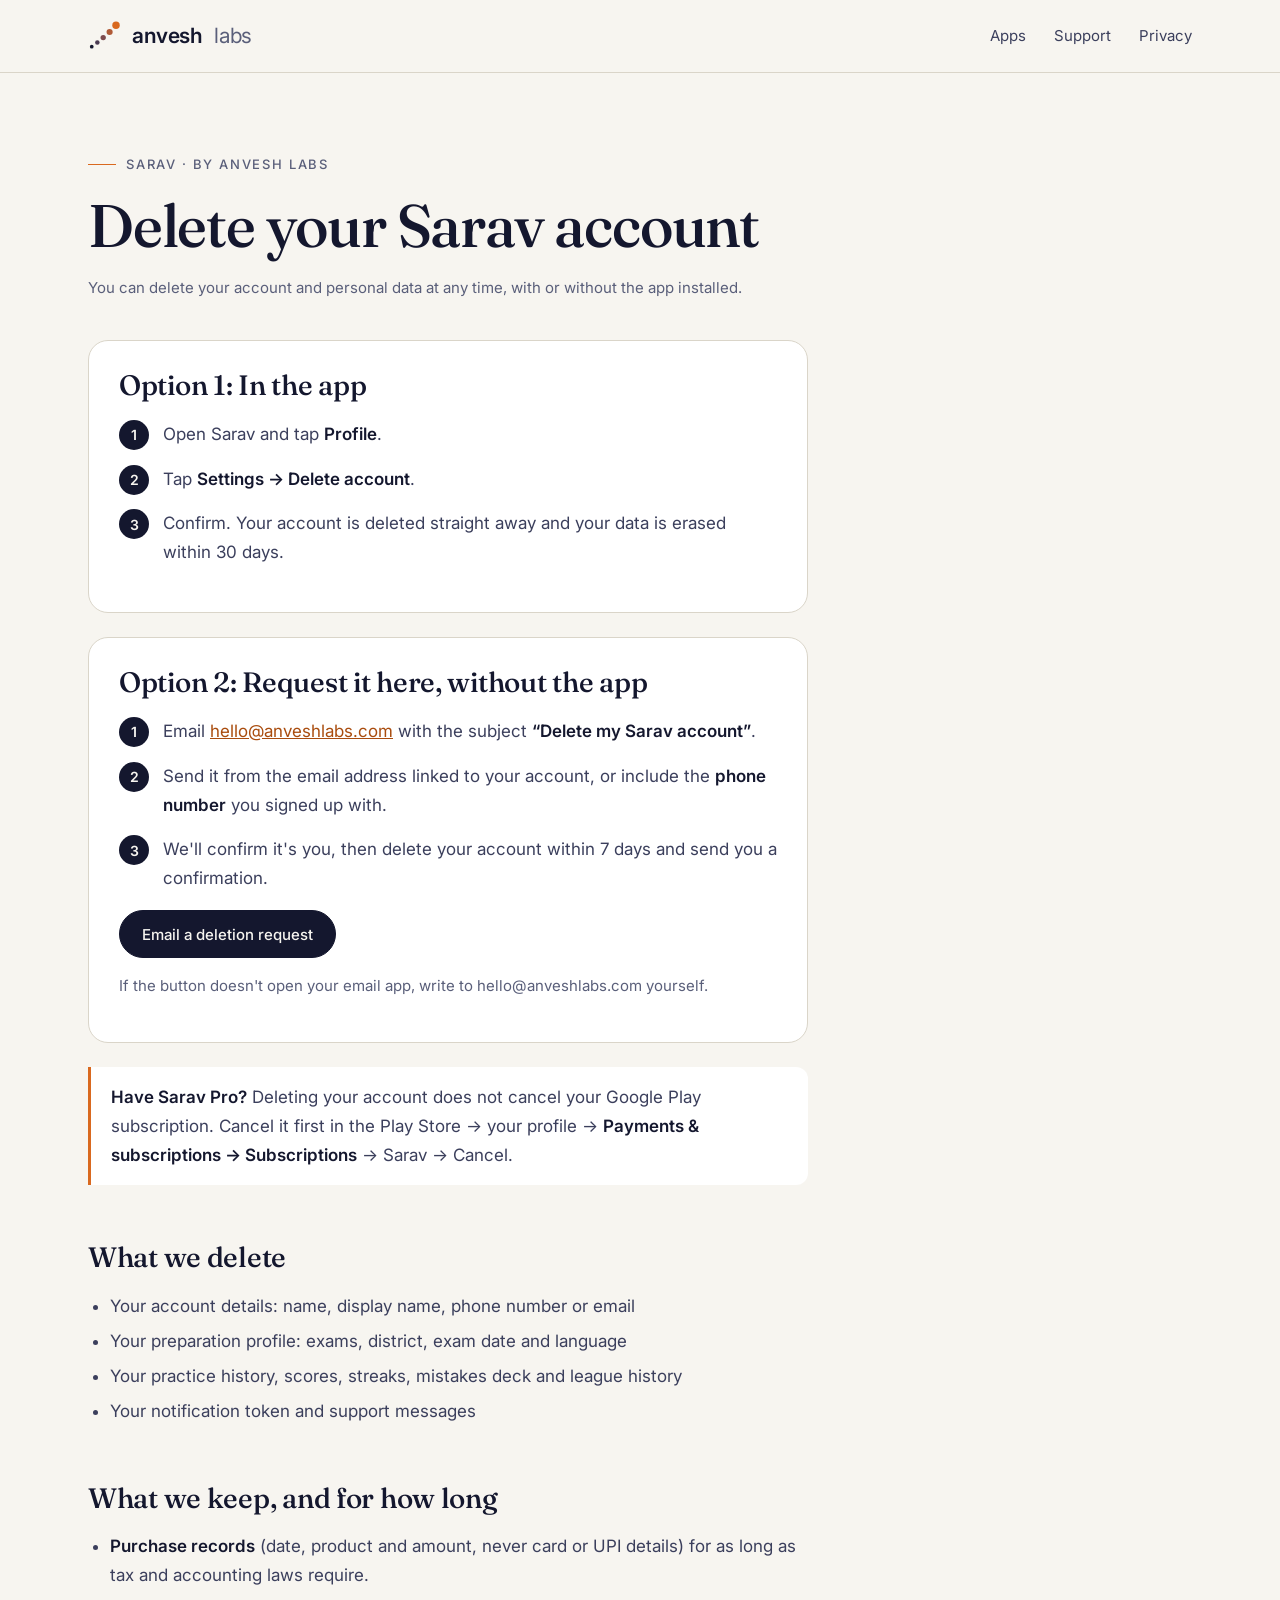
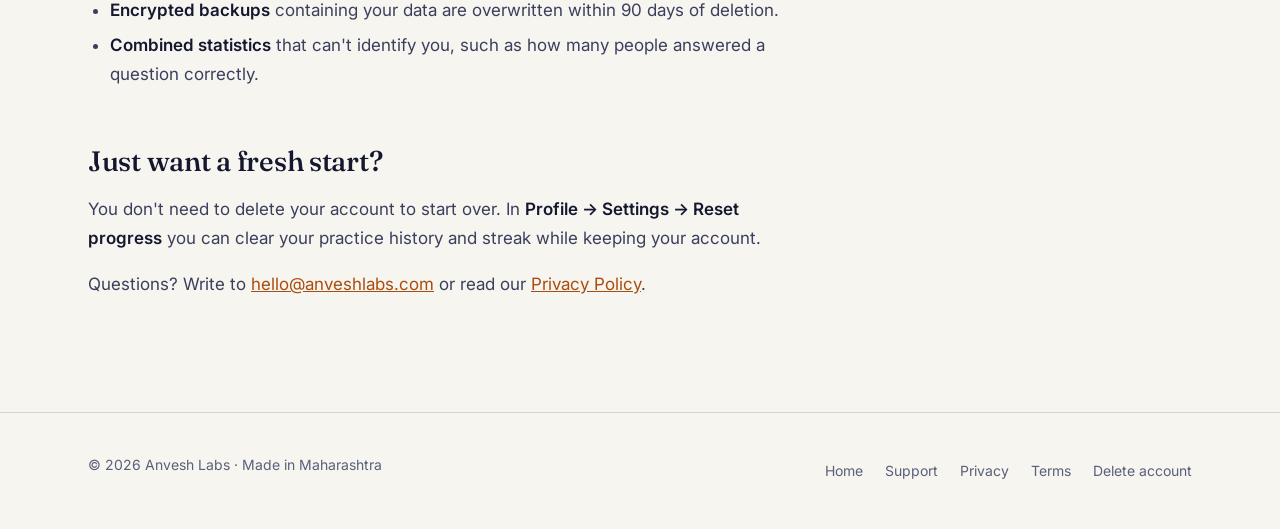
==== delete-account.html @ b69284da "Add privacy, terms, account deletion and support pages Pages required for Play Store submission, a n" ====
<!DOCTYPE html>
<html lang="en-IN">
<head>
<meta charset="utf-8">
<meta name="viewport" content="width=device-width, initial-scale=1">
<title>Delete your Sarav account — Anvesh Labs</title>
<meta name="description" content="How to delete your Sarav account and personal data, in the app or by request from this page, and what we delete and keep.">
<link rel="canonical" href="https://anveshlabs.com/delete-account">
<meta name="robots" content="index, follow">
<meta name="theme-color" content="#14172E">
<link rel="icon" type="image/svg+xml" href="data:image/svg+xml,%3Csvg xmlns='http://www.w3.org/2000/svg' viewBox='0 0 120 120'%3E%3Crect width='120' height='120' rx='28' fill='%2314172E'/%3E%3Ccircle cx='24' cy='96' r='7' fill='%23A9ADC6'/%3E%3Ccircle cx='42' cy='82' r='8.5' fill='%23C3A496'/%3E%3Ccircle cx='60' cy='66' r='10' fill='%23D99B75'/%3E%3Ccircle cx='80' cy='47' r='11.5' fill='%23E8955C'/%3E%3Ccircle cx='99' cy='25' r='13' fill='%23F0904A'/%3E%3C/svg%3E">
<link rel="preconnect" href="https://fonts.googleapis.com">
<link rel="preconnect" href="https://fonts.gstatic.com" crossorigin>
<link href="https://fonts.googleapis.com/css2?family=Fraunces:opsz,wght@9..144,500&family=Inter:wght@400;500;600&family=Mukta:wght@400;500&display=swap" rel="stylesheet">
<link rel="stylesheet" href="/assets/legal.css">
</head>
<body>
<a class="skip" href="#main">Skip to content</a>
<header class="site">
  <div class="bar">
    <a class="brand" href="/" aria-label="Anvesh Labs — home">
      <svg width="32" height="32" viewBox="0 0 120 120" aria-hidden="true"><circle cx="14" cy="100" r="7" fill="#14172E"/><circle cx="35" cy="84" r="8.5" fill="#4A3A52"/><circle cx="57" cy="66" r="10" fill="#7D4B4E"/><circle cx="81" cy="45" r="11.5" fill="#B05A36"/><circle cx="105" cy="20" r="14" fill="#D9691F"/></svg>
      <b>anvesh</b><span>labs</span>
    </a>
    <nav aria-label="Main">
      <a class="hide-sm" href="/#apps">Apps</a>
      <a href="/support">Support</a>
      <a href="/privacy">Privacy</a>
    </nav>
  </div>
</header>

<main id="main" class="doc" style="grid-template-columns:minmax(0,1fr)">
  <article class="legal">
    <div class="eyebrow"><i></i>Sarav · by Anvesh Labs</div>
    <h1>Delete your Sarav account</h1>
    <p class="meta">You can delete your account and personal data at any time, with or without the app installed.</p>

    <section class="card" aria-labelledby="inapp">
      <h2 id="inapp">Option 1: In the app</h2>
      <ol class="steps">
        <li>Open Sarav and tap <strong>Profile</strong>.</li>
        <li>Tap <strong>Settings → Delete account</strong>.</li>
        <li>Confirm. Your account is deleted straight away and your data is erased within 30 days.</li>
      </ol>
    </section>

    <section class="card" aria-labelledby="web">
      <h2 id="web">Option 2: Request it here, without the app</h2>
      <ol class="steps">
        <li>Email <a href="mailto:hello@anveshlabs.com?subject=Delete%20my%20Sarav%20account">hello@anveshlabs.com</a> with the subject <strong>“Delete my Sarav account”</strong>.</li>
        <li>Send it from the email address linked to your account, or include the <strong>phone number</strong> you signed up with.</li>
        <li>We'll confirm it's you, then delete your account within 7 days and send you a confirmation.</li>
      </ol>
      <p style="margin-bottom:0"><a class="btn" href="mailto:hello@anveshlabs.com?subject=Delete%20my%20Sarav%20account&amp;body=Please%20delete%20my%20Sarav%20account.%0ARegistered%20phone%20or%20email%3A%20">Email a deletion request</a></p>
      <p style="font-size:15px;color:var(--muted)">If the button doesn't open your email app, write to hello@anveshlabs.com yourself.</p>
    </section>

    <div class="note">
      <p style="margin:0"><strong>Have Sarav Pro?</strong> Deleting your account does not cancel your Google Play subscription. Cancel it first in the Play Store → your profile → <strong>Payments &amp; subscriptions → Subscriptions</strong> → Sarav → Cancel.</p>
    </div>

    <h2>What we delete</h2>
    <ul>
      <li>Your account details: name, display name, phone number or email</li>
      <li>Your preparation profile: exams, district, exam date and language</li>
      <li>Your practice history, scores, streaks, mistakes deck and league history</li>
      <li>Your notification token and support messages</li>
    </ul>

    <h2>What we keep, and for how long</h2>
    <ul>
      <li><strong>Purchase records</strong> (date, product and amount, never card or UPI details) for as long as tax and accounting laws require.</li>
      <li><strong>Encrypted backups</strong> containing your data are overwritten within 90 days of deletion.</li>
      <li><strong>Combined statistics</strong> that can't identify you, such as how many people answered a question correctly.</li>
    </ul>

    <h2>Just want a fresh start?</h2>
    <p>You don't need to delete your account to start over. In <strong>Profile → Settings → Reset progress</strong> you can clear your practice history and streak while keeping your account.</p>

    <p>Questions? Write to <a href="mailto:hello@anveshlabs.com">hello@anveshlabs.com</a> or read our <a href="/privacy">Privacy Policy</a>.</p>
  </article>
</main>

<footer>
  <div class="foot">
    <div>© 2026 Anvesh Labs · Made in Maharashtra</div>
    <ul>
      <li><a href="/">Home</a></li>
      <li><a href="/support">Support</a></li>
      <li><a href="/privacy">Privacy</a></li>
      <li><a href="/terms">Terms</a></li>
      <li><a href="/delete-account">Delete account</a></li>
    </ul>
  </div>
</footer>
</body>
</html>
---- assets/legal.css ----
:root{
  --ivory:#F7F5F0; --paper:#EFECE4; --ink:#14172E; --ink-2:#3B3F5C; --muted:#5A5F7A;
  --line:#DAD5C9; --saffron:#D9691F; --saffron-text:#A94C0E;
  --serif:'Fraunces', Georgia, serif; --sans:'Inter', system-ui, sans-serif; --mr:'Mukta', 'Inter', sans-serif;
}
*{box-sizing:border-box}
html{scroll-behavior:smooth}
body{margin:0;background:var(--ivory);color:var(--ink);font-family:var(--sans);font-size:17px;line-height:1.7;-webkit-font-smoothing:antialiased}
a{color:var(--saffron-text)}
a:hover{color:var(--ink)}
[lang="mr"]{font-family:var(--mr)}
:focus-visible{outline:2px solid var(--saffron);outline-offset:3px;border-radius:4px}
.skip{position:absolute;left:-999px;top:8px;background:var(--ink);color:var(--ivory);padding:8px 14px;border-radius:8px;z-index:50}
.skip:focus{left:12px}

header.site{border-bottom:1px solid var(--line);background:var(--ivory)}
.bar{max-width:1160px;margin:0 auto;padding:0 28px;height:72px;display:flex;align-items:center;justify-content:space-between;gap:20px}
.brand{display:flex;align-items:center;gap:12px;text-decoration:none;color:var(--ink)}
.brand b{font-weight:600;font-size:21px;letter-spacing:-.02em}
.brand span{font-weight:400;font-size:21px;letter-spacing:-.02em;color:var(--muted)}
.bar nav{display:flex;gap:28px}
.bar nav a{color:var(--ink-2);text-decoration:none;font-size:15px;padding:10px 0}
.bar nav a:hover{color:var(--ink)}
.bar nav a[aria-current="page"]{color:var(--ink);font-weight:500}

.doc{max-width:1160px;margin:0 auto;padding:72px 28px 96px;display:grid;grid-template-columns:240px minmax(0,1fr);gap:72px}
.toc{position:sticky;top:24px;align-self:start;font-size:14px}
.toc b{display:block;font-size:12px;letter-spacing:.14em;text-transform:uppercase;color:var(--muted);font-weight:500;margin-bottom:14px}
.toc ol{list-style:none;margin:0;padding:0;display:grid;gap:8px}
.toc a{color:var(--ink-2);text-decoration:none}
.toc a:hover{color:var(--saffron-text)}
article.legal{max-width:720px}
.eyebrow{display:inline-flex;align-items:center;gap:10px;font-size:13px;letter-spacing:.14em;text-transform:uppercase;color:var(--muted);font-weight:500}
.eyebrow i{width:28px;height:1px;background:var(--saffron)}
h1{font-family:var(--serif);font-weight:500;font-size:clamp(40px,5vw,60px);line-height:1.05;letter-spacing:-.02em;margin:18px 0 18px}
.meta{color:var(--muted);font-size:15px;margin:0 0 40px}
.summary{background:#fff;border:1px solid var(--line);border-radius:20px;padding:26px 30px;margin:0 0 48px}
.summary h2{margin-top:0;font-size:22px}
.summary ul{margin:0;padding-left:20px}
h2{font-family:var(--serif);font-weight:500;font-size:28px;line-height:1.2;letter-spacing:-.01em;margin:56px 0 14px;scroll-margin-top:24px}
h3{font-size:17px;font-weight:600;margin:28px 0 8px}
p,li{color:var(--ink-2)}
ul,ol{padding-left:22px}
li{margin:6px 0}
strong{color:var(--ink);font-weight:600}
table{width:100%;border-collapse:collapse;margin:18px 0;font-size:15px}
th,td{text-align:left;vertical-align:top;padding:12px 14px;border-bottom:1px solid var(--line)}
th{font-weight:600;color:var(--ink);background:var(--paper)}
.tbl{overflow-x:auto;border:1px solid var(--line);border-radius:14px}
.tbl table{margin:0}
.fill{background:#FBE6D6;color:#7A3608;padding:1px 6px;border-radius:5px;font-weight:500}
.note{border-left:3px solid var(--saffron);background:#fff;padding:16px 20px;border-radius:0 12px 12px 0;margin:24px 0}
.card{background:#fff;border:1px solid var(--line);border-radius:20px;padding:28px 30px;margin:24px 0}
.card h2{margin-top:0}
.steps{counter-reset:s;list-style:none;padding:0}
.steps li{counter-increment:s;position:relative;padding-left:44px;margin:16px 0}
.steps li::before{content:counter(s);position:absolute;left:0;top:0;width:30px;height:30px;border-radius:50%;background:var(--ink);color:var(--ivory);font-size:14px;font-weight:600;display:flex;align-items:center;justify-content:center}
.btn{display:inline-flex;align-items:center;min-height:48px;padding:0 22px;border-radius:999px;font:500 15px/1 var(--sans);text-decoration:none;border:1px solid var(--ink);background:var(--ink);color:var(--ivory)}
.btn:hover{background:#262A4A;color:var(--ivory)}
details{border-bottom:1px solid var(--line);padding:18px 0}
details summary{cursor:pointer;font-weight:500;color:var(--ink);font-size:17px;list-style:none;display:flex;justify-content:space-between;gap:16px}
details summary::after{content:"+";color:var(--saffron-text);font-size:22px;line-height:1}
details[open] summary::after{content:"−"}
details p{margin:12px 0 0}

footer{border-top:1px solid var(--line);padding:40px 0}
.foot{max-width:1160px;margin:0 auto;padding:0 28px;display:flex;flex-wrap:wrap;justify-content:space-between;gap:20px;color:var(--muted);font-size:14px}
.foot ul{display:flex;flex-wrap:wrap;gap:22px;list-style:none;margin:0;padding:0}
.foot a{color:var(--muted);text-decoration:none}
.foot a:hover{color:var(--ink)}

@media (max-width: 900px){
  .doc{grid-template-columns:1fr;gap:32px;padding-top:48px}
  .toc{position:static;border:1px solid var(--line);border-radius:16px;padding:18px 20px;background:#fff}
}
@media (max-width: 560px){
  body{font-size:16px}
  .bar nav{gap:18px}
  .bar nav a.hide-sm{display:none}
}
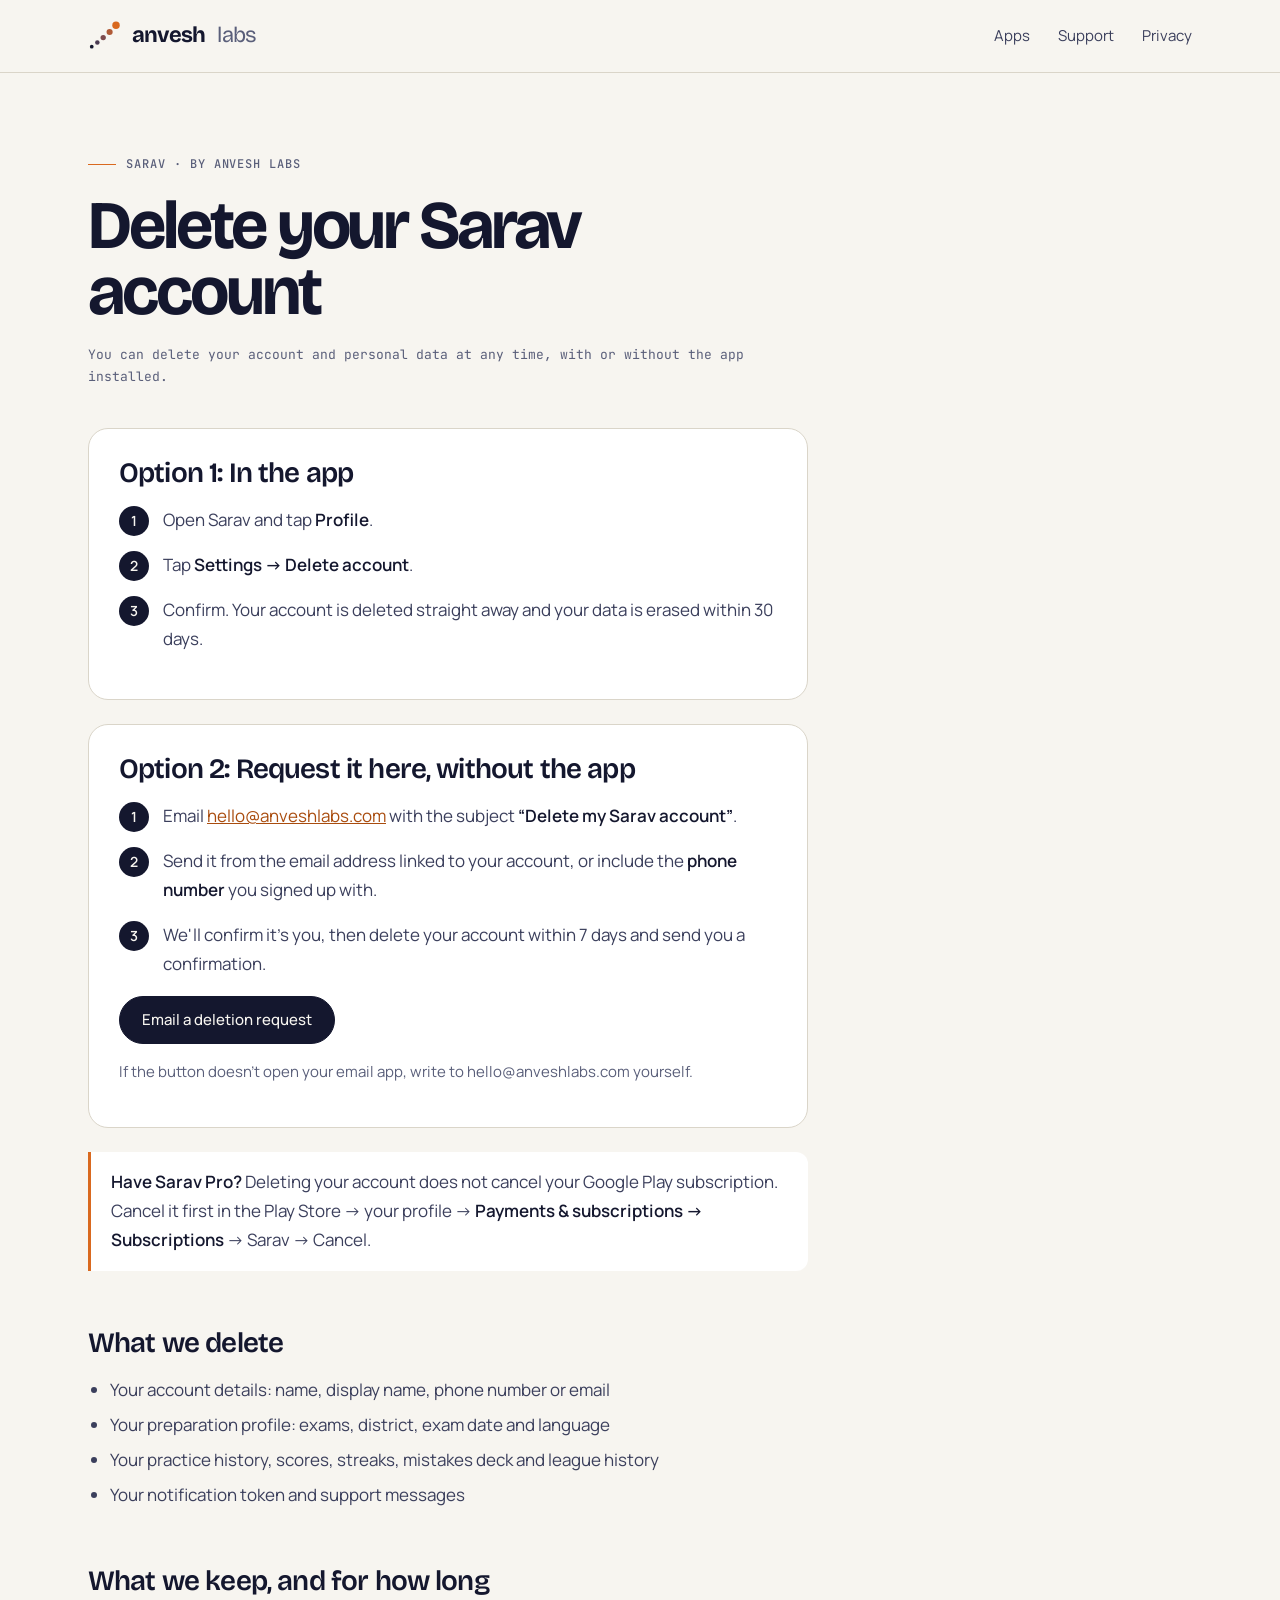
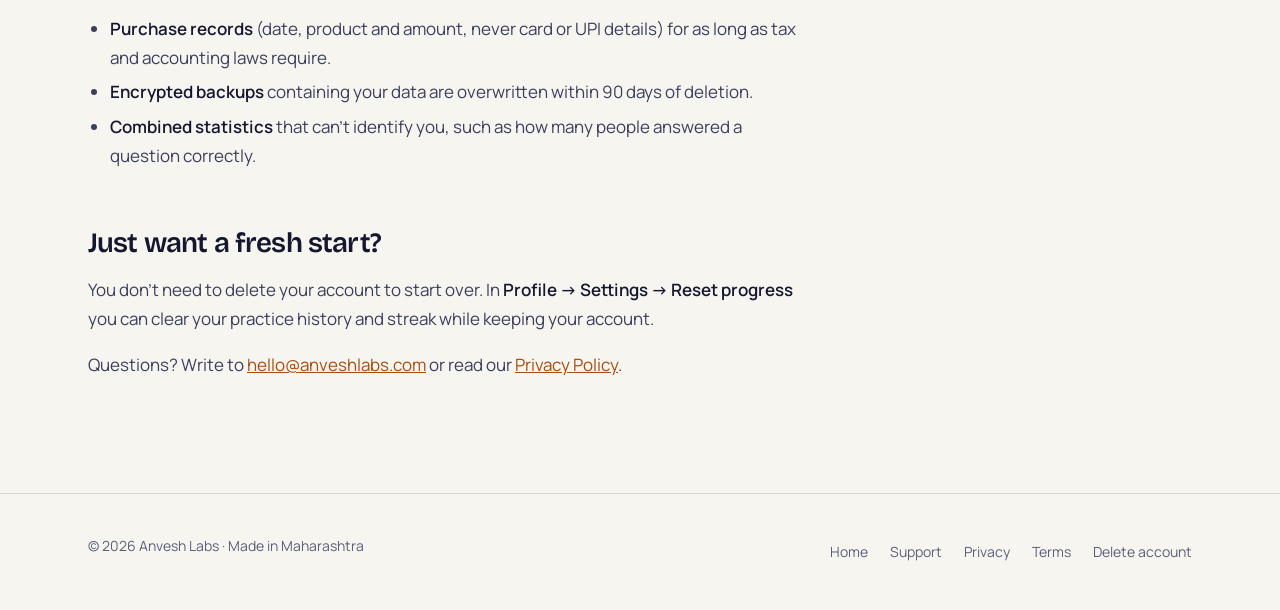
==== commit 9305be7a: "Switch to a more modern type system Bricolage Grotesque for headings, Manrope for body text, JetBrai" ====
--- a/delete-account.html
+++ b/delete-account.html
@@ -11,7 +11,7 @@
 <link rel="icon" type="image/svg+xml" href="data:image/svg+xml,%3Csvg xmlns='http://www.w3.org/2000/svg' viewBox='0 0 120 120'%3E%3Crect width='120' height='120' rx='28' fill='%2314172E'/%3E%3Ccircle cx='24' cy='96' r='7' fill='%23A9ADC6'/%3E%3Ccircle cx='42' cy='82' r='8.5' fill='%23C3A496'/%3E%3Ccircle cx='60' cy='66' r='10' fill='%23D99B75'/%3E%3Ccircle cx='80' cy='47' r='11.5' fill='%23E8955C'/%3E%3Ccircle cx='99' cy='25' r='13' fill='%23F0904A'/%3E%3C/svg%3E">
 <link rel="preconnect" href="https://fonts.googleapis.com">
 <link rel="preconnect" href="https://fonts.gstatic.com" crossorigin>
-<link href="https://fonts.googleapis.com/css2?family=Fraunces:opsz,wght@9..144,500&family=Inter:wght@400;500;600&family=Mukta:wght@400;500&display=swap" rel="stylesheet">
+<link href="https://fonts.googleapis.com/css2?family=Bricolage+Grotesque:opsz,wght@12..96,400..800&family=Manrope:wght@400;500;600;700&family=JetBrains+Mono:wght@400;500&family=Anek+Devanagari:wght@400;500;600&display=swap" rel="stylesheet">
 <link rel="stylesheet" href="/assets/legal.css">
 </head>
 <body>
--- a/assets/legal.css
+++ b/assets/legal.css
@@ -1,7 +1,7 @@
 :root{
   --ivory:#F7F5F0; --paper:#EFECE4; --ink:#14172E; --ink-2:#3B3F5C; --muted:#5A5F7A;
   --line:#DAD5C9; --saffron:#D9691F; --saffron-text:#A94C0E;
-  --serif:'Fraunces', Georgia, serif; --sans:'Inter', system-ui, sans-serif; --mr:'Mukta', 'Inter', sans-serif;
+  --serif:'Bricolage Grotesque', system-ui, sans-serif; --sans:'Manrope', system-ui, sans-serif; --mr:'Anek Devanagari', 'Manrope', sans-serif; --mono:'JetBrains Mono', ui-monospace, monospace;
 }
 *{box-sizing:border-box}
 html{scroll-behavior:smooth}
@@ -15,9 +15,9 @@
 
 header.site{border-bottom:1px solid var(--line);background:var(--ivory)}
 .bar{max-width:1160px;margin:0 auto;padding:0 28px;height:72px;display:flex;align-items:center;justify-content:space-between;gap:20px}
-.brand{display:flex;align-items:center;gap:12px;text-decoration:none;color:var(--ink)}
-.brand b{font-weight:600;font-size:21px;letter-spacing:-.02em}
-.brand span{font-weight:400;font-size:21px;letter-spacing:-.02em;color:var(--muted)}
+.brand{display:flex;align-items:center;gap:12px;text-decoration:none;color:var(--ink);font-family:var(--serif)}
+.brand b{font-weight:700;font-size:22px;letter-spacing:-.035em}
+.brand span{font-weight:400;font-size:22px;letter-spacing:-.035em;color:var(--muted)}
 .bar nav{display:flex;gap:28px}
 .bar nav a{color:var(--ink-2);text-decoration:none;font-size:15px;padding:10px 0}
 .bar nav a:hover{color:var(--ink)}
@@ -25,19 +25,19 @@
 
 .doc{max-width:1160px;margin:0 auto;padding:72px 28px 96px;display:grid;grid-template-columns:240px minmax(0,1fr);gap:72px}
 .toc{position:sticky;top:24px;align-self:start;font-size:14px}
-.toc b{display:block;font-size:12px;letter-spacing:.14em;text-transform:uppercase;color:var(--muted);font-weight:500;margin-bottom:14px}
+.toc b{display:block;font-family:var(--mono);font-size:11.5px;letter-spacing:.08em;text-transform:uppercase;color:var(--muted);font-weight:500;margin-bottom:14px}
 .toc ol{list-style:none;margin:0;padding:0;display:grid;gap:8px}
 .toc a{color:var(--ink-2);text-decoration:none}
 .toc a:hover{color:var(--saffron-text)}
 article.legal{max-width:720px}
-.eyebrow{display:inline-flex;align-items:center;gap:10px;font-size:13px;letter-spacing:.14em;text-transform:uppercase;color:var(--muted);font-weight:500}
+.eyebrow{display:inline-flex;align-items:center;gap:10px;font-family:var(--mono);font-size:12px;letter-spacing:.08em;text-transform:uppercase;color:var(--muted);font-weight:500}
 .eyebrow i{width:28px;height:1px;background:var(--saffron)}
-h1{font-family:var(--serif);font-weight:500;font-size:clamp(40px,5vw,60px);line-height:1.05;letter-spacing:-.02em;margin:18px 0 18px}
-.meta{color:var(--muted);font-size:15px;margin:0 0 40px}
+h1{font-family:var(--serif);font-weight:700;font-size:clamp(42px,5.4vw,68px);line-height:.98;letter-spacing:-.045em;margin:18px 0 18px}
+.meta{color:var(--muted);font-family:var(--mono);font-size:13px;margin:0 0 40px}
 .summary{background:#fff;border:1px solid var(--line);border-radius:20px;padding:26px 30px;margin:0 0 48px}
 .summary h2{margin-top:0;font-size:22px}
 .summary ul{margin:0;padding-left:20px}
-h2{font-family:var(--serif);font-weight:500;font-size:28px;line-height:1.2;letter-spacing:-.01em;margin:56px 0 14px;scroll-margin-top:24px}
+h2{font-family:var(--serif);font-weight:600;font-size:28px;line-height:1.15;letter-spacing:-.03em;margin:56px 0 14px;scroll-margin-top:24px}
 h3{font-size:17px;font-weight:600;margin:28px 0 8px}
 p,li{color:var(--ink-2)}
 ul,ol{padding-left:22px}
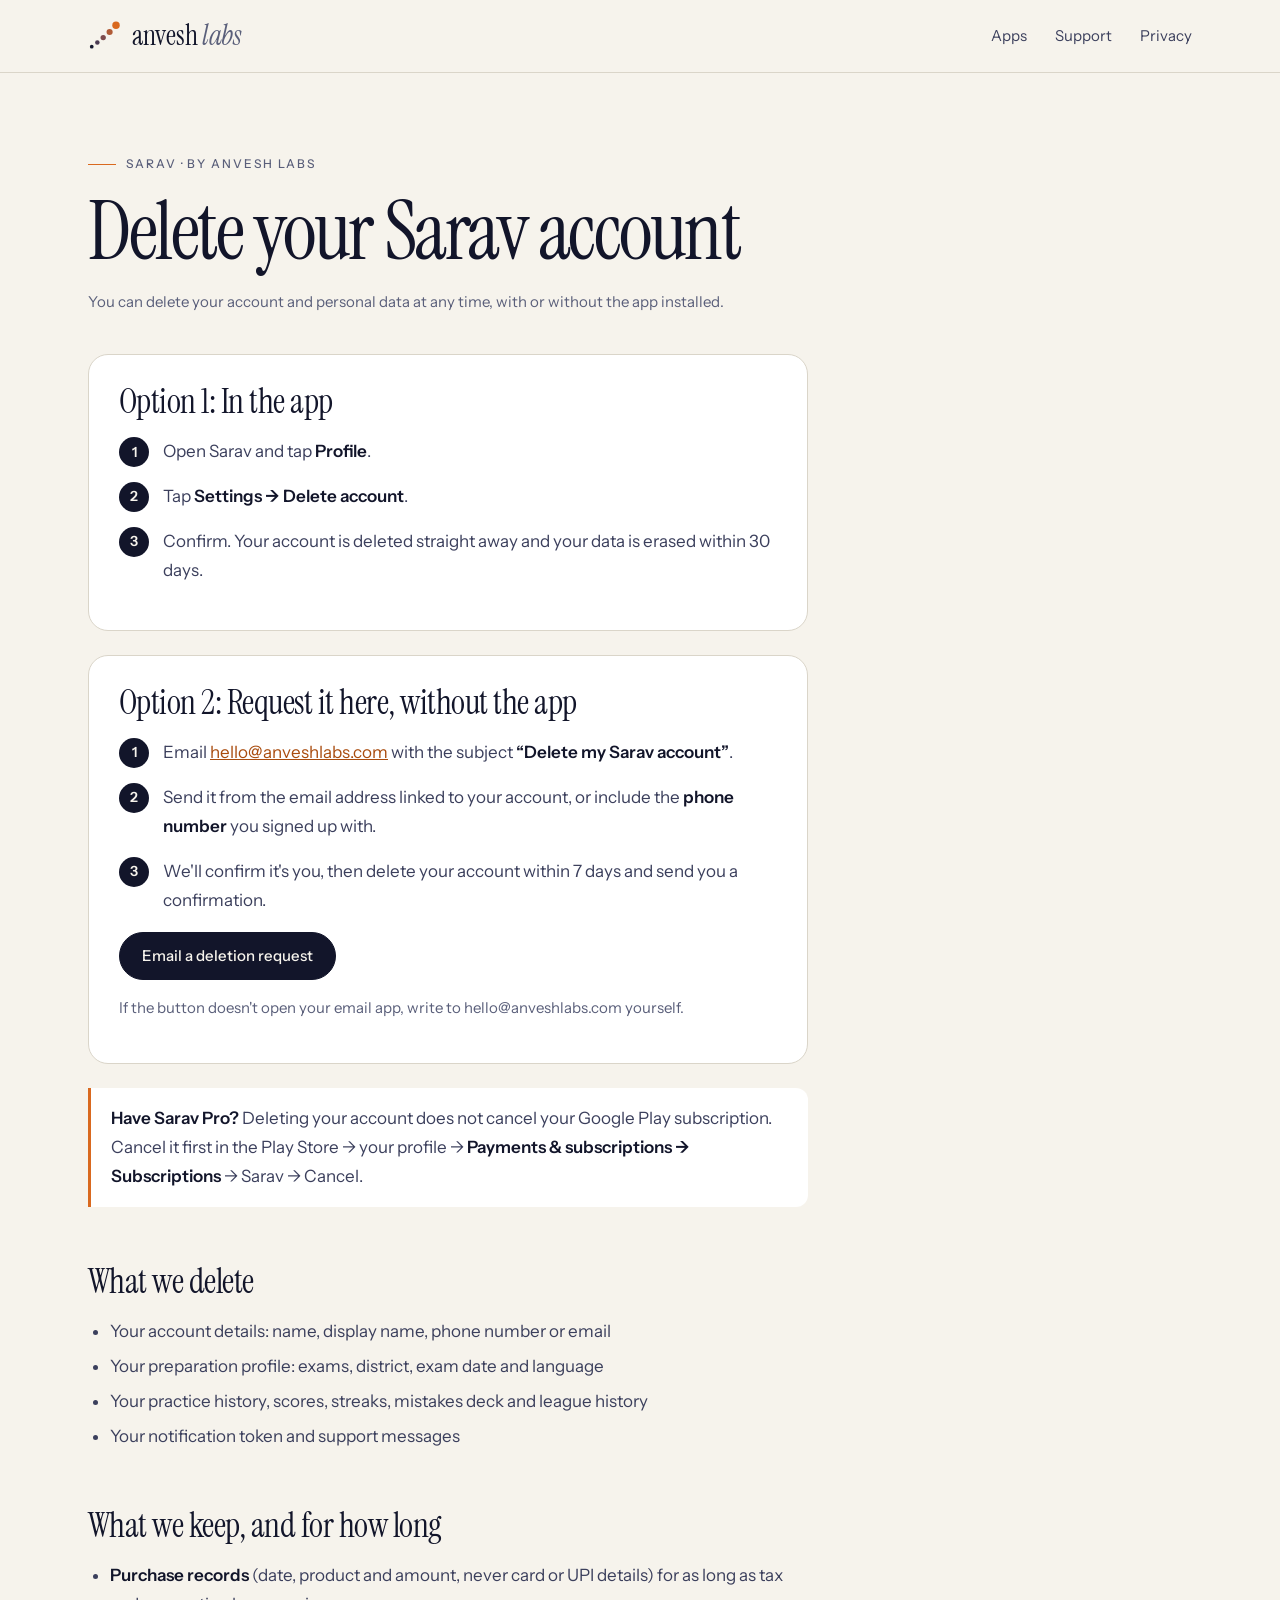
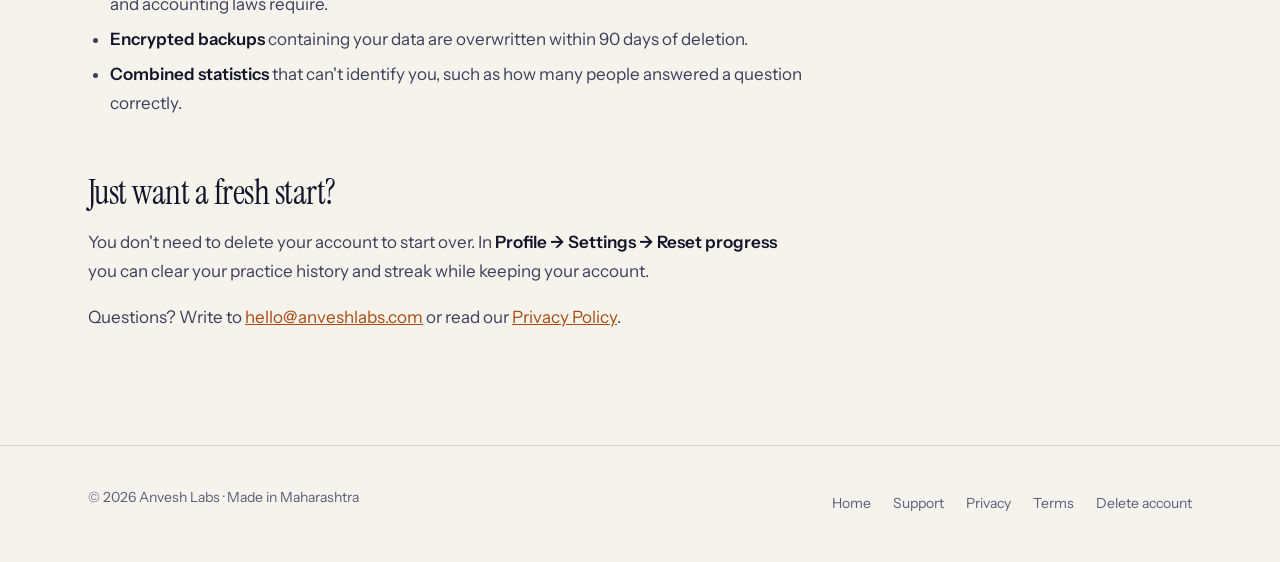
==== commit 10b1ca4b: "Redesign home page with an editorial look Instrument Serif and Instrument Sans with Tiro Devanagari " ====
--- a/delete-account.html
+++ b/delete-account.html
@@ -11,7 +11,7 @@
 <link rel="icon" type="image/svg+xml" href="data:image/svg+xml,%3Csvg xmlns='http://www.w3.org/2000/svg' viewBox='0 0 120 120'%3E%3Crect width='120' height='120' rx='28' fill='%2314172E'/%3E%3Ccircle cx='24' cy='96' r='7' fill='%23A9ADC6'/%3E%3Ccircle cx='42' cy='82' r='8.5' fill='%23C3A496'/%3E%3Ccircle cx='60' cy='66' r='10' fill='%23D99B75'/%3E%3Ccircle cx='80' cy='47' r='11.5' fill='%23E8955C'/%3E%3Ccircle cx='99' cy='25' r='13' fill='%23F0904A'/%3E%3C/svg%3E">
 <link rel="preconnect" href="https://fonts.googleapis.com">
 <link rel="preconnect" href="https://fonts.gstatic.com" crossorigin>
-<link href="https://fonts.googleapis.com/css2?family=Bricolage+Grotesque:opsz,wght@12..96,400..800&family=Manrope:wght@400;500;600;700&family=JetBrains+Mono:wght@400;500&family=Anek+Devanagari:wght@400;500;600&display=swap" rel="stylesheet">
+<link href="https://fonts.googleapis.com/css2?family=Instrument+Serif:ital@0;1&family=Instrument+Sans:wght@400;500;600&family=Tiro+Devanagari+Marathi:ital@0;1&display=swap" rel="stylesheet">
 <link rel="stylesheet" href="/assets/legal.css">
 </head>
 <body>
@@ -20,7 +20,7 @@
   <div class="bar">
     <a class="brand" href="/" aria-label="Anvesh Labs — home">
       <svg width="32" height="32" viewBox="0 0 120 120" aria-hidden="true"><circle cx="14" cy="100" r="7" fill="#14172E"/><circle cx="35" cy="84" r="8.5" fill="#4A3A52"/><circle cx="57" cy="66" r="10" fill="#7D4B4E"/><circle cx="81" cy="45" r="11.5" fill="#B05A36"/><circle cx="105" cy="20" r="14" fill="#D9691F"/></svg>
-      <b>anvesh</b><span>labs</span>
+      <span class="word">anvesh <i>labs</i></span>
     </a>
     <nav aria-label="Main">
       <a class="hide-sm" href="/#apps">Apps</a>
--- a/assets/legal.css
+++ b/assets/legal.css
@@ -1,7 +1,7 @@
 :root{
-  --ivory:#F7F5F0; --paper:#EFECE4; --ink:#14172E; --ink-2:#3B3F5C; --muted:#5A5F7A;
+  --ivory:#F6F3EC; --paper:#EFECE4; --ink:#12152A; --ink-2:#3B3F5C; --muted:#5A5F7A;
   --line:#DAD5C9; --saffron:#D9691F; --saffron-text:#A94C0E;
-  --serif:'Bricolage Grotesque', system-ui, sans-serif; --sans:'Manrope', system-ui, sans-serif; --mr:'Anek Devanagari', 'Manrope', sans-serif; --mono:'JetBrains Mono', ui-monospace, monospace;
+  --serif:'Instrument Serif', 'Times New Roman', serif; --sans:'Instrument Sans', system-ui, sans-serif; --mr:'Tiro Devanagari Marathi', serif; --mono:'Instrument Sans', system-ui, sans-serif;
 }
 *{box-sizing:border-box}
 html{scroll-behavior:smooth}
@@ -16,8 +16,8 @@
 header.site{border-bottom:1px solid var(--line);background:var(--ivory)}
 .bar{max-width:1160px;margin:0 auto;padding:0 28px;height:72px;display:flex;align-items:center;justify-content:space-between;gap:20px}
 .brand{display:flex;align-items:center;gap:12px;text-decoration:none;color:var(--ink);font-family:var(--serif)}
-.brand b{font-weight:700;font-size:22px;letter-spacing:-.035em}
-.brand span{font-weight:400;font-size:22px;letter-spacing:-.035em;color:var(--muted)}
+.brand .word{font-family:var(--serif);font-size:28px;letter-spacing:-.01em;line-height:1}
+.brand .word i{font-style:italic;color:var(--muted)}
 .bar nav{display:flex;gap:28px}
 .bar nav a{color:var(--ink-2);text-decoration:none;font-size:15px;padding:10px 0}
 .bar nav a:hover{color:var(--ink)}
@@ -30,14 +30,14 @@
 .toc a{color:var(--ink-2);text-decoration:none}
 .toc a:hover{color:var(--saffron-text)}
 article.legal{max-width:720px}
-.eyebrow{display:inline-flex;align-items:center;gap:10px;font-family:var(--mono);font-size:12px;letter-spacing:.08em;text-transform:uppercase;color:var(--muted);font-weight:500}
+.eyebrow{display:inline-flex;align-items:center;gap:10px;font-family:var(--mono);font-size:12px;letter-spacing:.16em;text-transform:uppercase;color:var(--muted);font-weight:500}
 .eyebrow i{width:28px;height:1px;background:var(--saffron)}
-h1{font-family:var(--serif);font-weight:700;font-size:clamp(42px,5.4vw,68px);line-height:.98;letter-spacing:-.045em;margin:18px 0 18px}
-.meta{color:var(--muted);font-family:var(--mono);font-size:13px;margin:0 0 40px}
+h1{font-family:var(--serif);font-weight:400;font-size:clamp(48px,6.4vw,84px);line-height:.95;letter-spacing:-.03em;margin:18px 0 18px}
+.meta{color:var(--muted);font-size:15px;margin:0 0 40px}
 .summary{background:#fff;border:1px solid var(--line);border-radius:20px;padding:26px 30px;margin:0 0 48px}
 .summary h2{margin-top:0;font-size:22px}
 .summary ul{margin:0;padding-left:20px}
-h2{font-family:var(--serif);font-weight:600;font-size:28px;line-height:1.15;letter-spacing:-.03em;margin:56px 0 14px;scroll-margin-top:24px}
+h2{font-family:var(--serif);font-weight:400;font-size:34px;line-height:1.1;letter-spacing:-.015em;margin:56px 0 14px;scroll-margin-top:24px}
 h3{font-size:17px;font-weight:600;margin:28px 0 8px}
 p,li{color:var(--ink-2)}
 ul,ol{padding-left:22px}
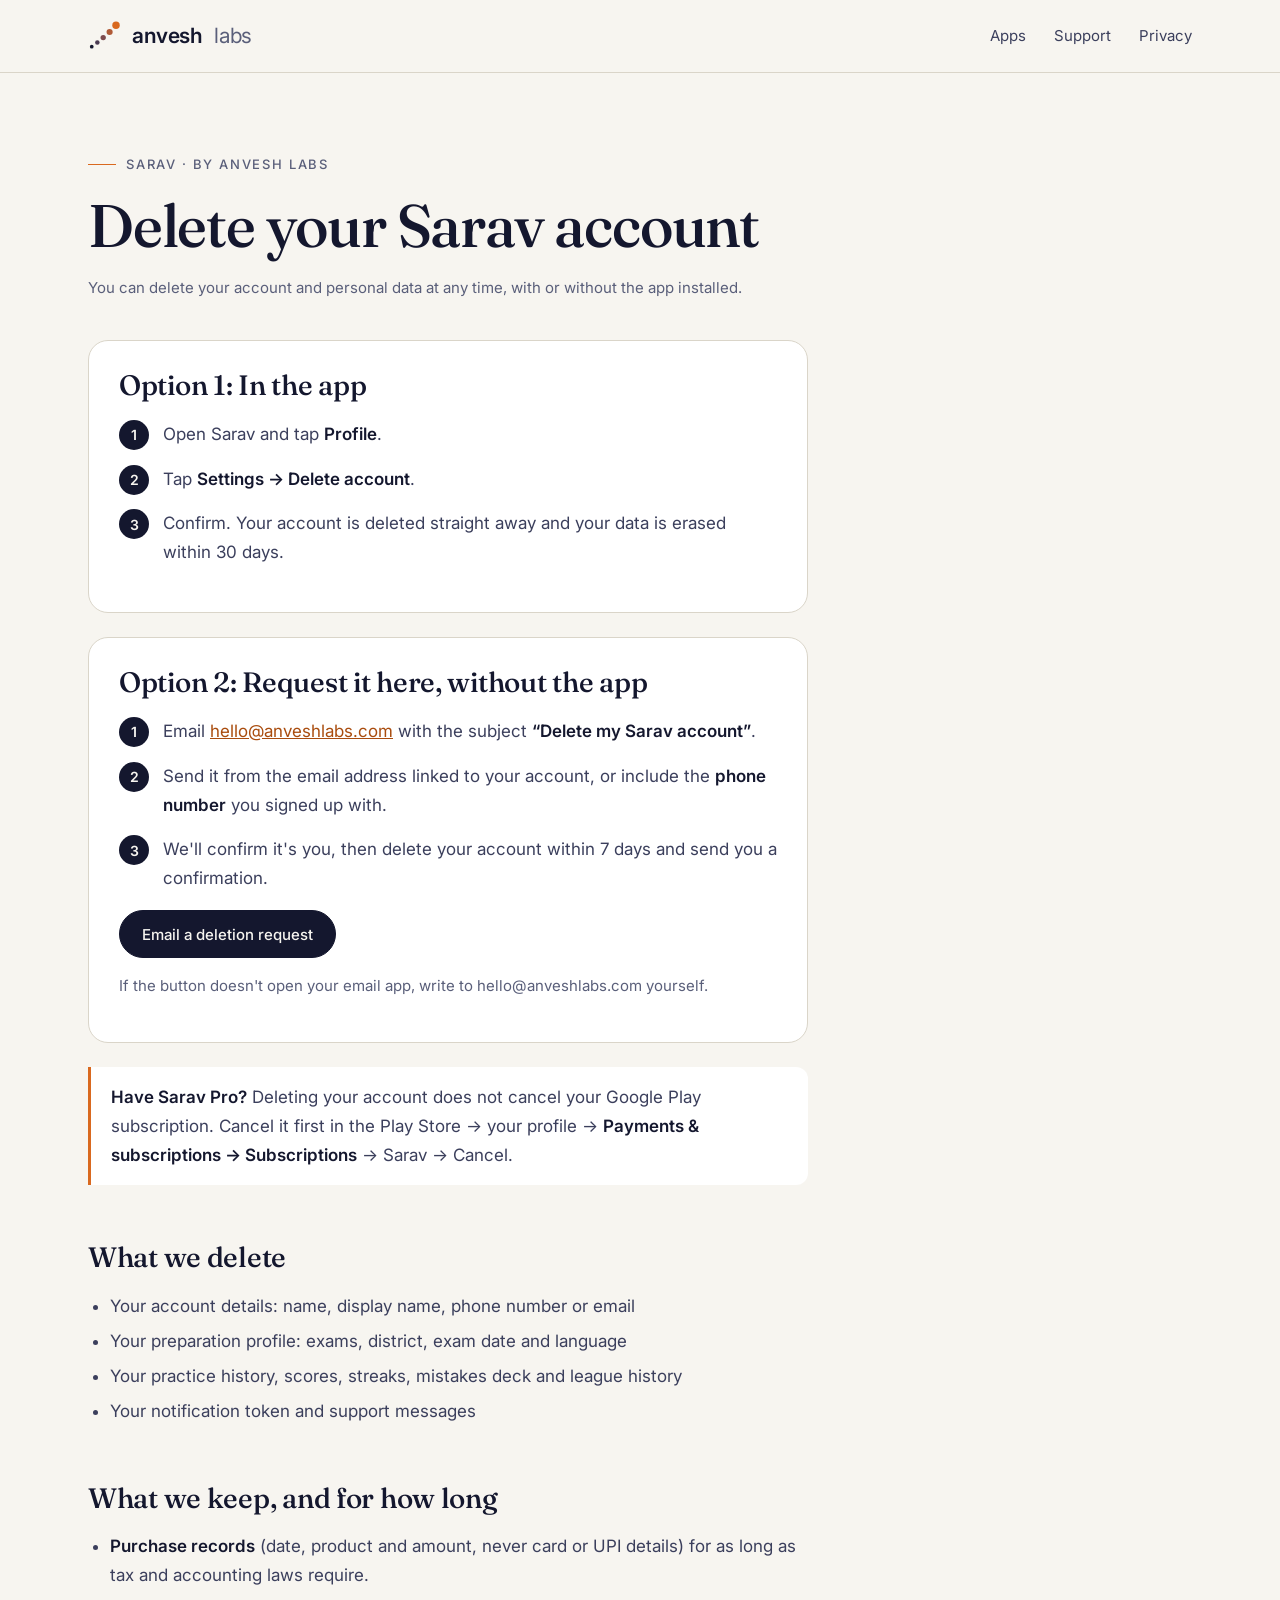
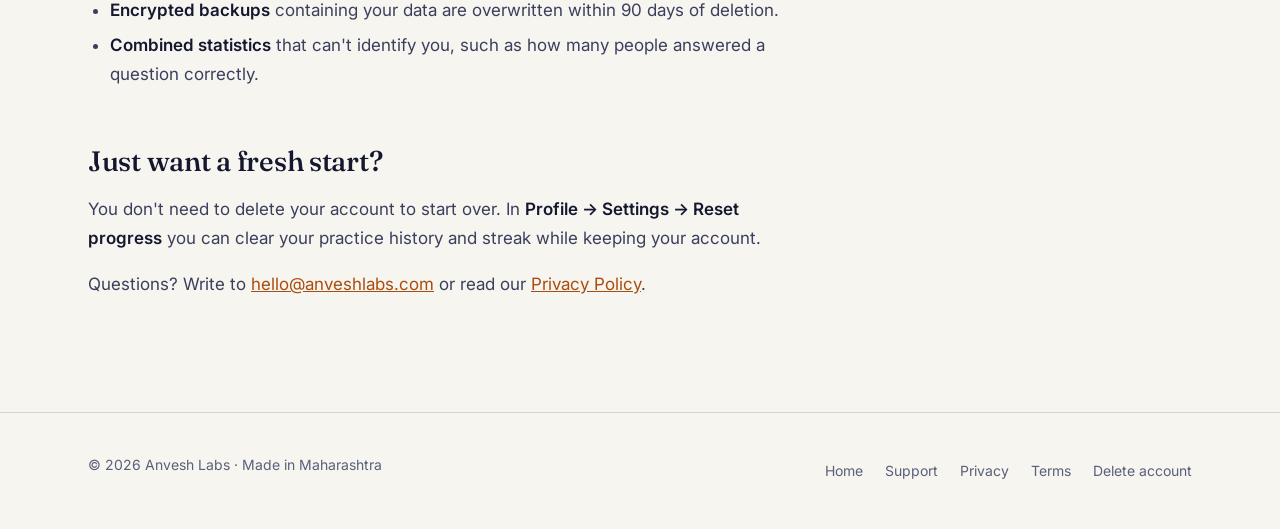
==== commit 9e325a10: "Restore original design and drop the personal story Reverts the two font and layout redesigns, and r" ====
--- a/delete-account.html
+++ b/delete-account.html
@@ -11,7 +11,7 @@
 <link rel="icon" type="image/svg+xml" href="data:image/svg+xml,%3Csvg xmlns='http://www.w3.org/2000/svg' viewBox='0 0 120 120'%3E%3Crect width='120' height='120' rx='28' fill='%2314172E'/%3E%3Ccircle cx='24' cy='96' r='7' fill='%23A9ADC6'/%3E%3Ccircle cx='42' cy='82' r='8.5' fill='%23C3A496'/%3E%3Ccircle cx='60' cy='66' r='10' fill='%23D99B75'/%3E%3Ccircle cx='80' cy='47' r='11.5' fill='%23E8955C'/%3E%3Ccircle cx='99' cy='25' r='13' fill='%23F0904A'/%3E%3C/svg%3E">
 <link rel="preconnect" href="https://fonts.googleapis.com">
 <link rel="preconnect" href="https://fonts.gstatic.com" crossorigin>
-<link href="https://fonts.googleapis.com/css2?family=Instrument+Serif:ital@0;1&family=Instrument+Sans:wght@400;500;600&family=Tiro+Devanagari+Marathi:ital@0;1&display=swap" rel="stylesheet">
+<link href="https://fonts.googleapis.com/css2?family=Fraunces:opsz,wght@9..144,500&family=Inter:wght@400;500;600&family=Mukta:wght@400;500&display=swap" rel="stylesheet">
 <link rel="stylesheet" href="/assets/legal.css">
 </head>
 <body>
@@ -20,7 +20,7 @@
   <div class="bar">
     <a class="brand" href="/" aria-label="Anvesh Labs — home">
       <svg width="32" height="32" viewBox="0 0 120 120" aria-hidden="true"><circle cx="14" cy="100" r="7" fill="#14172E"/><circle cx="35" cy="84" r="8.5" fill="#4A3A52"/><circle cx="57" cy="66" r="10" fill="#7D4B4E"/><circle cx="81" cy="45" r="11.5" fill="#B05A36"/><circle cx="105" cy="20" r="14" fill="#D9691F"/></svg>
-      <span class="word">anvesh <i>labs</i></span>
+      <b>anvesh</b><span>labs</span>
     </a>
     <nav aria-label="Main">
       <a class="hide-sm" href="/#apps">Apps</a>
--- a/assets/legal.css
+++ b/assets/legal.css
@@ -1,7 +1,7 @@
 :root{
-  --ivory:#F6F3EC; --paper:#EFECE4; --ink:#12152A; --ink-2:#3B3F5C; --muted:#5A5F7A;
+  --ivory:#F7F5F0; --paper:#EFECE4; --ink:#14172E; --ink-2:#3B3F5C; --muted:#5A5F7A;
   --line:#DAD5C9; --saffron:#D9691F; --saffron-text:#A94C0E;
-  --serif:'Instrument Serif', 'Times New Roman', serif; --sans:'Instrument Sans', system-ui, sans-serif; --mr:'Tiro Devanagari Marathi', serif; --mono:'Instrument Sans', system-ui, sans-serif;
+  --serif:'Fraunces', Georgia, serif; --sans:'Inter', system-ui, sans-serif; --mr:'Mukta', 'Inter', sans-serif;
 }
 *{box-sizing:border-box}
 html{scroll-behavior:smooth}
@@ -15,9 +15,9 @@
 
 header.site{border-bottom:1px solid var(--line);background:var(--ivory)}
 .bar{max-width:1160px;margin:0 auto;padding:0 28px;height:72px;display:flex;align-items:center;justify-content:space-between;gap:20px}
-.brand{display:flex;align-items:center;gap:12px;text-decoration:none;color:var(--ink);font-family:var(--serif)}
-.brand .word{font-family:var(--serif);font-size:28px;letter-spacing:-.01em;line-height:1}
-.brand .word i{font-style:italic;color:var(--muted)}
+.brand{display:flex;align-items:center;gap:12px;text-decoration:none;color:var(--ink)}
+.brand b{font-weight:600;font-size:21px;letter-spacing:-.02em}
+.brand span{font-weight:400;font-size:21px;letter-spacing:-.02em;color:var(--muted)}
 .bar nav{display:flex;gap:28px}
 .bar nav a{color:var(--ink-2);text-decoration:none;font-size:15px;padding:10px 0}
 .bar nav a:hover{color:var(--ink)}
@@ -25,19 +25,19 @@
 
 .doc{max-width:1160px;margin:0 auto;padding:72px 28px 96px;display:grid;grid-template-columns:240px minmax(0,1fr);gap:72px}
 .toc{position:sticky;top:24px;align-self:start;font-size:14px}
-.toc b{display:block;font-family:var(--mono);font-size:11.5px;letter-spacing:.08em;text-transform:uppercase;color:var(--muted);font-weight:500;margin-bottom:14px}
+.toc b{display:block;font-size:12px;letter-spacing:.14em;text-transform:uppercase;color:var(--muted);font-weight:500;margin-bottom:14px}
 .toc ol{list-style:none;margin:0;padding:0;display:grid;gap:8px}
 .toc a{color:var(--ink-2);text-decoration:none}
 .toc a:hover{color:var(--saffron-text)}
 article.legal{max-width:720px}
-.eyebrow{display:inline-flex;align-items:center;gap:10px;font-family:var(--mono);font-size:12px;letter-spacing:.16em;text-transform:uppercase;color:var(--muted);font-weight:500}
+.eyebrow{display:inline-flex;align-items:center;gap:10px;font-size:13px;letter-spacing:.14em;text-transform:uppercase;color:var(--muted);font-weight:500}
 .eyebrow i{width:28px;height:1px;background:var(--saffron)}
-h1{font-family:var(--serif);font-weight:400;font-size:clamp(48px,6.4vw,84px);line-height:.95;letter-spacing:-.03em;margin:18px 0 18px}
+h1{font-family:var(--serif);font-weight:500;font-size:clamp(40px,5vw,60px);line-height:1.05;letter-spacing:-.02em;margin:18px 0 18px}
 .meta{color:var(--muted);font-size:15px;margin:0 0 40px}
 .summary{background:#fff;border:1px solid var(--line);border-radius:20px;padding:26px 30px;margin:0 0 48px}
 .summary h2{margin-top:0;font-size:22px}
 .summary ul{margin:0;padding-left:20px}
-h2{font-family:var(--serif);font-weight:400;font-size:34px;line-height:1.1;letter-spacing:-.015em;margin:56px 0 14px;scroll-margin-top:24px}
+h2{font-family:var(--serif);font-weight:500;font-size:28px;line-height:1.2;letter-spacing:-.01em;margin:56px 0 14px;scroll-margin-top:24px}
 h3{font-size:17px;font-weight:600;margin:28px 0 8px}
 p,li{color:var(--ink-2)}
 ul,ol{padding-left:22px}
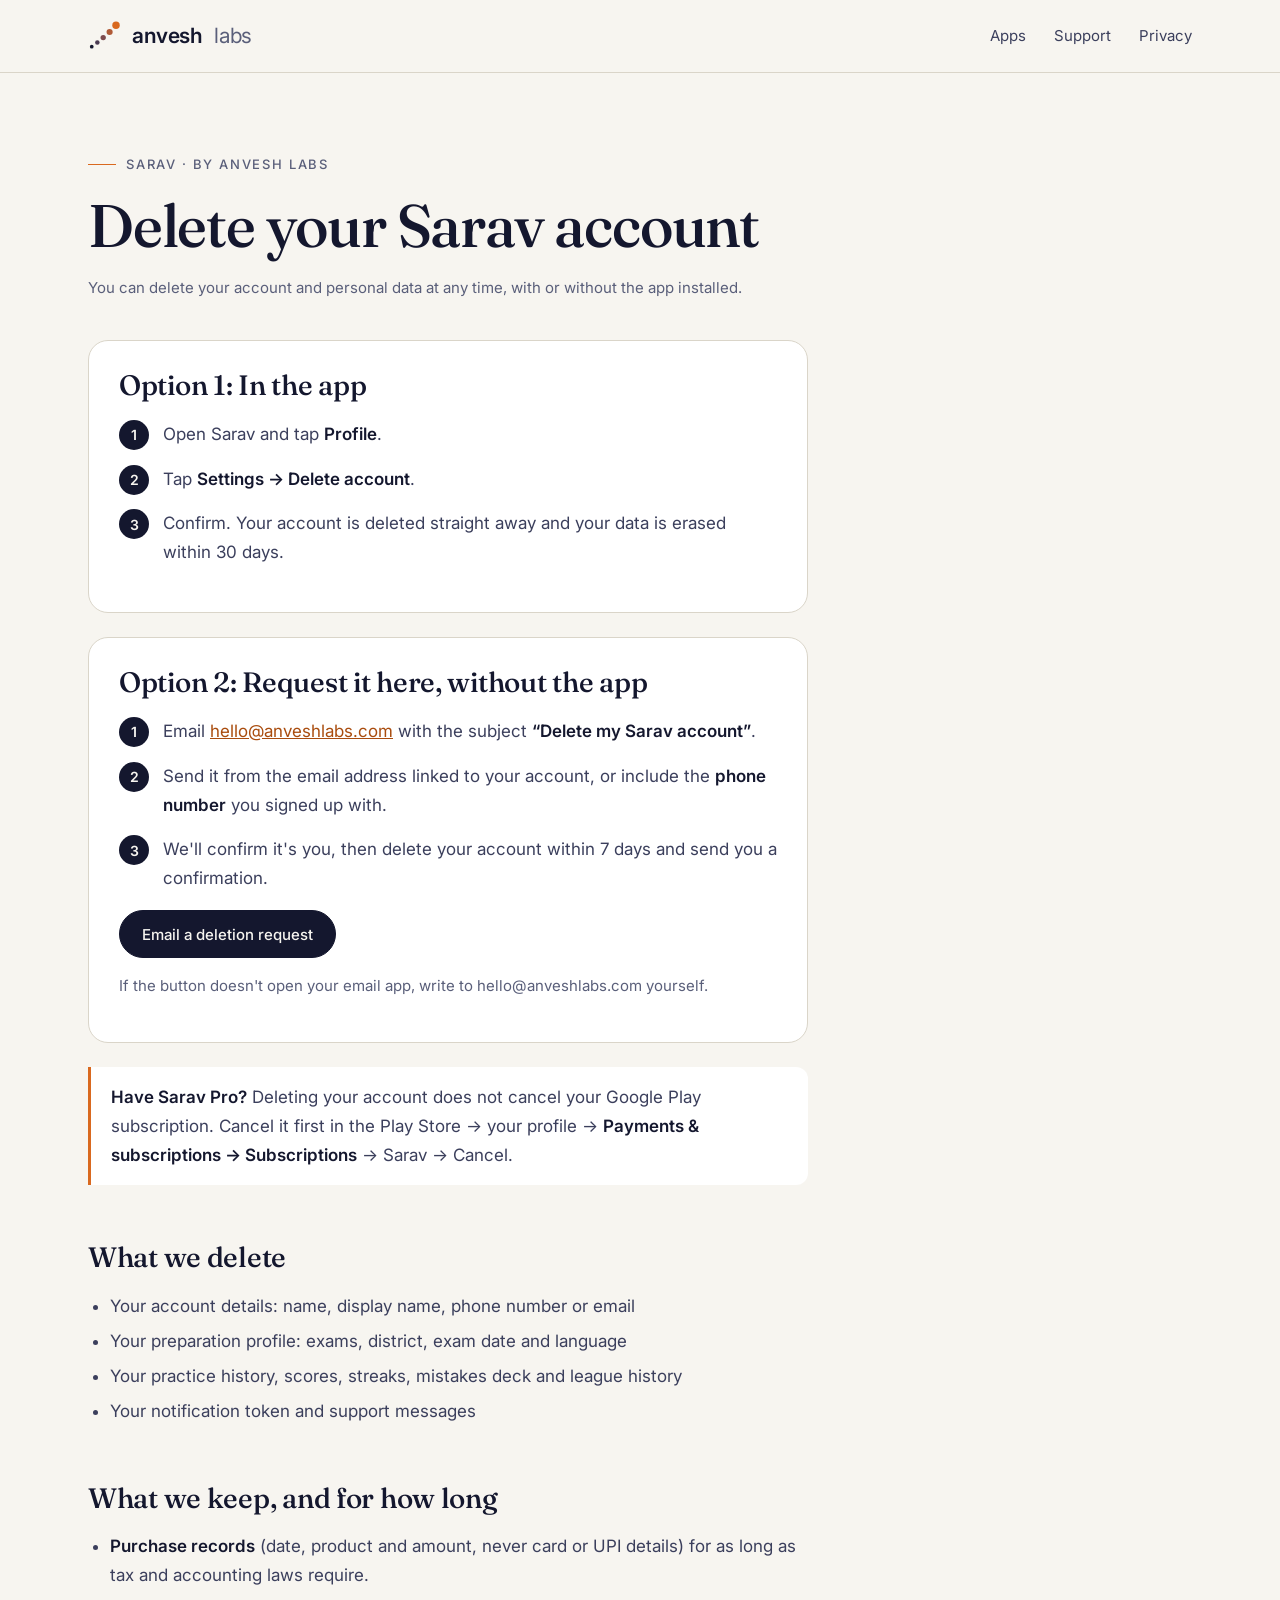
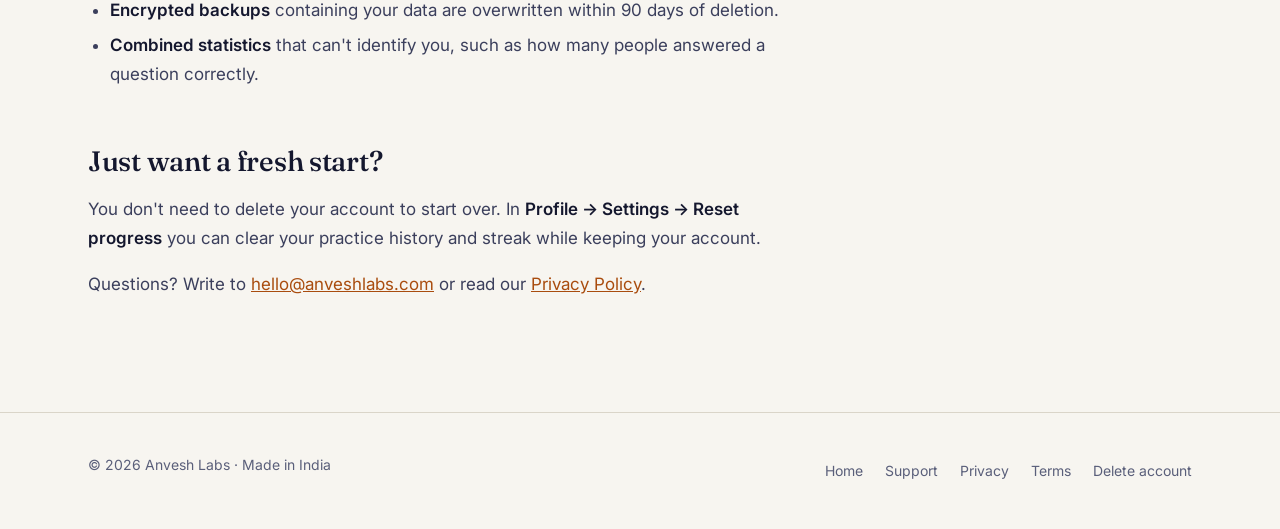
==== commit 0a683ebd: "Reposition the site as a modern, global product studio Drops the Marathi-first and Maharashtra-first" ====
--- a/delete-account.html
+++ b/delete-account.html
@@ -84,7 +84,7 @@
 
 <footer>
   <div class="foot">
-    <div>© 2026 Anvesh Labs · Made in Maharashtra</div>
+    <div>© 2026 Anvesh Labs · Made in India</div>
     <ul>
       <li><a href="/">Home</a></li>
       <li><a href="/support">Support</a></li>
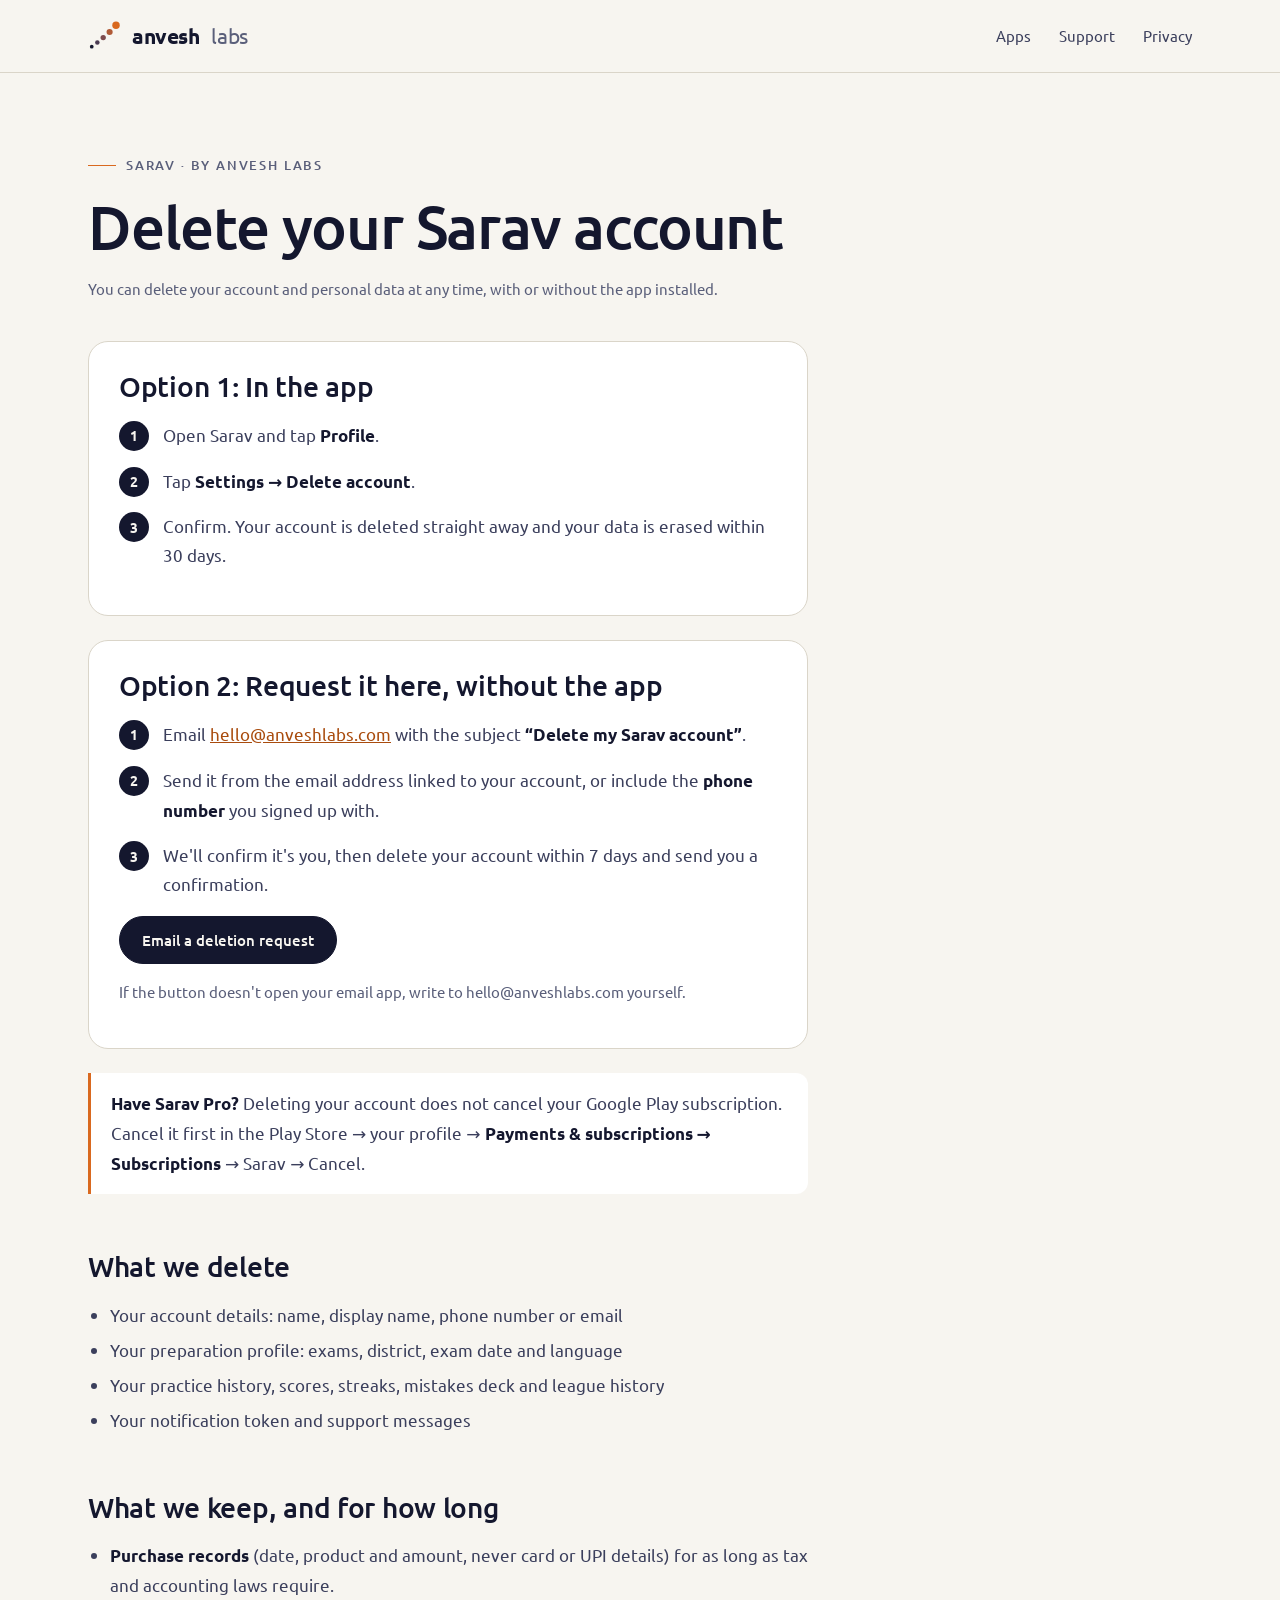
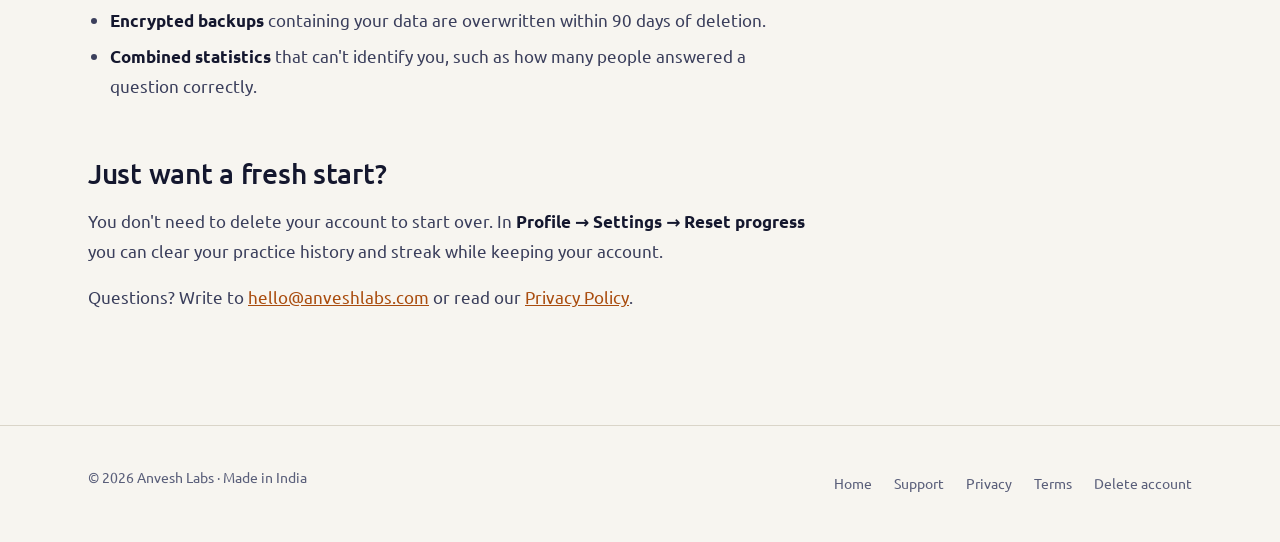
==== commit c63bee3b: "Switch site font to Ubuntu Ubuntu for headings and body on every page; Mukta stays for Marathi text " ====
--- a/delete-account.html
+++ b/delete-account.html
@@ -11,7 +11,7 @@
 <link rel="icon" type="image/svg+xml" href="data:image/svg+xml,%3Csvg xmlns='http://www.w3.org/2000/svg' viewBox='0 0 120 120'%3E%3Crect width='120' height='120' rx='28' fill='%2314172E'/%3E%3Ccircle cx='24' cy='96' r='7' fill='%23A9ADC6'/%3E%3Ccircle cx='42' cy='82' r='8.5' fill='%23C3A496'/%3E%3Ccircle cx='60' cy='66' r='10' fill='%23D99B75'/%3E%3Ccircle cx='80' cy='47' r='11.5' fill='%23E8955C'/%3E%3Ccircle cx='99' cy='25' r='13' fill='%23F0904A'/%3E%3C/svg%3E">
 <link rel="preconnect" href="https://fonts.googleapis.com">
 <link rel="preconnect" href="https://fonts.gstatic.com" crossorigin>
-<link href="https://fonts.googleapis.com/css2?family=Fraunces:opsz,wght@9..144,500&family=Inter:wght@400;500;600&family=Mukta:wght@400;500&display=swap" rel="stylesheet">
+<link href="https://fonts.googleapis.com/css2?family=Ubuntu:ital,wght@0,300;0,400;0,500;0,700;1,300;1,400;1,500;1,700&family=Mukta:wght@400;500;600&display=swap" rel="stylesheet">
 <link rel="stylesheet" href="/assets/legal.css">
 </head>
 <body>
--- a/assets/legal.css
+++ b/assets/legal.css
@@ -1,7 +1,7 @@
 :root{
   --ivory:#F7F5F0; --paper:#EFECE4; --ink:#14172E; --ink-2:#3B3F5C; --muted:#5A5F7A;
   --line:#DAD5C9; --saffron:#D9691F; --saffron-text:#A94C0E;
-  --serif:'Fraunces', Georgia, serif; --sans:'Inter', system-ui, sans-serif; --mr:'Mukta', 'Inter', sans-serif;
+  --serif:'Ubuntu', system-ui, sans-serif; --sans:'Ubuntu', system-ui, sans-serif; --mr:'Mukta', 'Ubuntu', sans-serif;
 }
 *{box-sizing:border-box}
 html{scroll-behavior:smooth}
